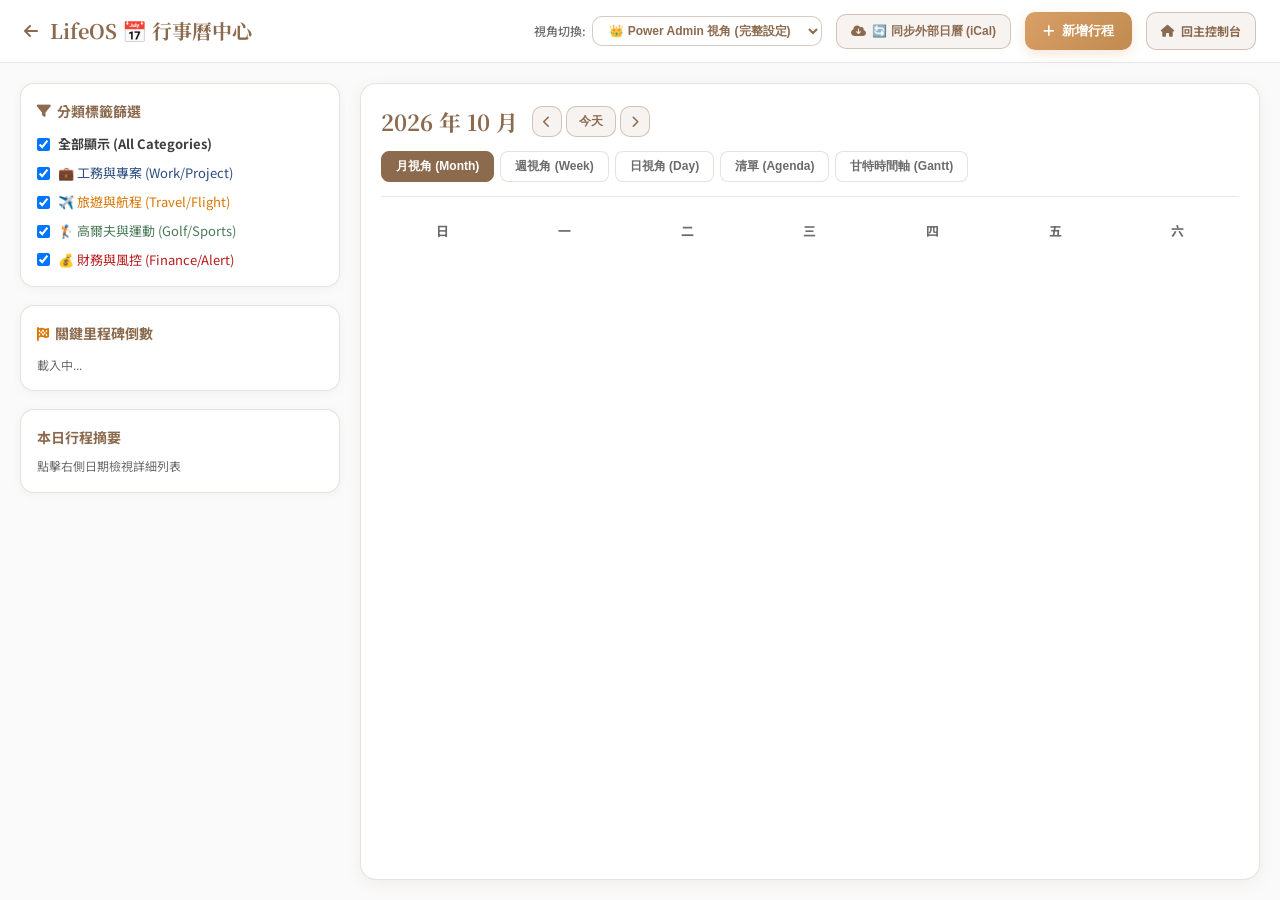
==== templates/calendar_standalone.html @ f39b0c21 "Feat: Enterprise Calendar 2.0 with multi-views, PiP float window, color tagging, perspective sync an" ====
<!DOCTYPE html>
<html lang="zh-TW">
<head>
    <meta charset="UTF-8">
    <meta name="viewport" content="width=device-width, initial-scale=1.0">
    <title>📅 LifeOS 全功能行事曆中心 (Calendar Center)</title>
    <!-- Google Fonts: Noto Serif TC, Noto Sans TC, Inter Tight -->
    <link rel="preconnect" href="https://fonts.googleapis.com">
    <link rel="preconnect" href="https://fonts.gstatic.com" crossorigin>
    <link href="https://fonts.googleapis.com/css2?family=Inter+Tight:wght@400;600;700;800&family=Noto+Sans+TC:wght@300;400;500;700&family=Noto+Serif+TC:wght@600;700;900&display=swap" rel="stylesheet">
    <link rel="stylesheet" href="https://cdnjs.cloudflare.com/ajax/libs/font-awesome/6.4.0/css/all.min.css">
    <style>
        :root {
            --bg-base: #FAFAFA;
            --bg-surface: #FFFFFF;
            --primary: #8C6A4E;
            --secondary: #A7B6A2;
            --accent: #D9A066;
            --accent-hover: #C08A50;
            --text-primary: #3E3E3E;
            --text-secondary: #6B6B6B;
            --shadow-sm: 0 2px 8px rgba(140, 106, 78, 0.06);
            --shadow-md: 0 4px 16px rgba(140, 106, 78, 0.08);

            /* 4 大核心分類色彩編碼 */
            --tag-work: #2B4C7E;
            --tag-travel: #D97706;
            --tag-golf: #4A7C59;
            --tag-finance: #B91C1C;
            --tag-general: #8C6A4E;
        }

        * { box-sizing: border-box; margin: 0; padding: 0; }
        body {
            font-family: 'Noto Sans TC', sans-serif;
            background-color: var(--bg-base);
            color: var(--text-primary);
            line-height: 1.6;
            min-height: 100vh;
            display: flex;
            flex-direction: column;
        }

        /* 視角模式切換 (Senior Family: 字體放大125%+, Print: A4適配) */
        body.view-senior {
            font-size: 18px !important;
            line-height: 1.8 !important;
        }
        body.view-senior .cal-event-pill {
            font-size: 14px !important;
            padding: 6px 8px !important;
        }
        body.view-senior .senior-hide { display: none !important; }

        @media print {
            body, body.view-print {
                background: #FFF !important;
                color: #000 !important;
            }
            .no-print { display: none !important; }
            .cal-layout { grid-template-columns: 1fr !important; }
            .cal-card { box-shadow: none !important; border: 1px solid #CCC !important; }
        }

        /* 頂部導覽列 */
        .cal-navbar {
            background: rgba(255, 255, 255, 0.85);
            backdrop-filter: blur(12px);
            border-bottom: 1px solid rgba(167, 182, 162, 0.3);
            padding: 12px 24px;
            display: flex;
            justify-content: space-between;
            align-items: center;
            position: sticky;
            top: 0;
            z-index: 100;
        }

        .cal-brand {
            display: flex;
            align-items: center;
            gap: 12px;
            font-family: 'Noto Serif TC', serif;
            font-size: 20px;
            font-weight: 700;
            color: var(--primary);
            text-decoration: none;
        }

        /* 主工作區 (左欄側欄 + 右欄畫布) */
        .cal-container {
            display: flex;
            flex: 1;
            padding: 20px;
            gap: 20px;
            max-width: 1700px;
            margin: 0 auto;
            width: 100%;
        }

        .cal-sidebar {
            width: 320px;
            flex-shrink: 0;
            display: flex;
            flex-direction: column;
            gap: 18px;
        }

        .cal-main {
            flex: 1;
            display: flex;
            flex-direction: column;
            gap: 16px;
            background: var(--bg-surface);
            border: 1px solid rgba(167, 182, 162, 0.35);
            border-radius: 16px;
            box-shadow: var(--shadow-md);
            padding: 20px;
            min-height: 780px;
        }

        .cal-card {
            background: var(--bg-surface);
            border: 1px solid rgba(167, 182, 162, 0.35);
            border-radius: 14px;
            box-shadow: var(--shadow-sm);
            padding: 16px;
        }

        /* 按鈕樣式 (琥珀金主按鈕 + 咖啡棕次按鈕) */
        .btn-cta {
            background: linear-gradient(135deg, var(--accent) 0%, var(--accent-hover) 100%);
            color: #FFFFFF;
            border: none;
            border-radius: 10px;
            padding: 10px 18px;
            font-size: 13px;
            font-weight: 700;
            cursor: pointer;
            transition: all 0.25s ease;
            display: inline-flex;
            align-items: center;
            gap: 8px;
            box-shadow: 0 4px 12px rgba(217, 160, 102, 0.25);
        }
        .btn-cta:hover { transform: translateY(-1px); box-shadow: 0 6px 16px rgba(217, 160, 102, 0.35); }

        .btn-outline {
            background: rgba(140, 106, 78, 0.08);
            color: var(--primary);
            border: 1px solid rgba(140, 106, 78, 0.35);
            border-radius: 10px;
            padding: 8px 14px;
            font-size: 12px;
            font-weight: 700;
            cursor: pointer;
            transition: all 0.2s ease;
            display: inline-flex;
            align-items: center;
            gap: 6px;
        }
        .btn-outline:hover { background: rgba(140, 106, 78, 0.15); border-color: var(--primary); }

        .btn-view-tab {
            padding: 6px 14px;
            font-size: 12px;
            font-weight: 700;
            border-radius: 8px;
            border: 1px solid rgba(140, 106, 78, 0.2);
            background: #FFF;
            color: var(--text-secondary);
            cursor: pointer;
            transition: all 0.2s ease;
        }
        .btn-view-tab.active {
            background: var(--primary);
            color: #FFF;
            border-color: var(--primary);
        }

        /* 月曆格子 */
        .month-grid {
            display: grid;
            grid-template-columns: repeat(7, 1fr);
            gap: 8px;
            flex: 1;
        }
        .cal-day-cell {
            min-height: 105px;
            background: #FAFAFA;
            border: 1px solid rgba(167, 182, 162, 0.3);
            border-radius: 10px;
            padding: 8px;
            display: flex;
            flex-direction: column;
            gap: 4px;
            cursor: pointer;
            transition: all 0.2s ease;
        }
        .cal-day-cell:hover {
            border-color: var(--accent);
            background: #FFFFFF;
            box-shadow: 0 4px 12px rgba(140, 106, 78, 0.08);
        }
        .cal-day-cell.is-today {
            background: rgba(217, 160, 102, 0.08);
            border: 1.5px solid var(--accent);
        }
        .cal-day-cell.is-selected {
            border: 1.5px solid var(--primary);
            background: rgba(140, 106, 78, 0.06);
        }

        /* 事件膠囊 (支援色彩編碼與拖曳) */
        .cal-event-pill {
            font-size: 11px;
            padding: 3px 6px;
            border-radius: 6px;
            color: #FFFFFF;
            white-space: nowrap;
            overflow: hidden;
            text-overflow: ellipsis;
            cursor: grab;
            transition: transform 0.15s ease, opacity 0.15s ease;
            display: flex;
            align-items: center;
            gap: 4px;
        }
        .cal-event-pill:active { cursor: grabbing; }
        .cal-event-pill:hover { opacity: 0.9; transform: scale(1.02); }
        .cal-event-pill.is-milestone-flag {
            border: 1.5px solid #FFD700;
            box-shadow: 0 0 6px rgba(255, 215, 0, 0.6);
        }
        .cal-event-pill.is-external {
            border: 1.5px dashed rgba(255, 255, 255, 0.8);
        }

        /* 甘特 / 時間軸視角 */
        .timeline-view {
            display: flex;
            flex-direction: column;
            gap: 10px;
            overflow-y: auto;
            max-height: 680px;
        }
        .timeline-item {
            background: #FAFAFA;
            border-left: 5px solid var(--tag-work);
            border-radius: 8px;
            padding: 12px 16px;
            display: flex;
            justify-content: space-between;
            align-items: center;
            box-shadow: var(--shadow-sm);
        }

        /* Hover 懸浮卡 (Rich Tooltip) */
        #cal-rich-tooltip {
            position: absolute;
            display: none;
            z-index: 1000;
            background: #FFFFFF;
            border: 1px solid rgba(140, 106, 78, 0.3);
            border-radius: 12px;
            box-shadow: 0 8px 24px rgba(140, 106, 78, 0.18);
            padding: 14px 18px;
            max-width: 300px;
            pointer-events: none;
            transition: opacity 0.15s ease;
        }

        /* 模態彈窗 Backdrop */
        .modal-backdrop {
            display: none;
            position: fixed;
            inset: 0;
            background: rgba(0, 0, 0, 0.45);
            backdrop-filter: blur(4px);
            z-index: 999;
            align-items: center;
            justify-content: center;
        }
        .modal-backdrop.active { display: flex; }
        .modal-content {
            background: #FFFFFF;
            border-radius: 16px;
            box-shadow: 0 10px 30px rgba(0,0,0,0.2);
            width: 95%;
            max-width: 560px;
            padding: 24px;
            max-height: 90vh;
            overflow-y: auto;
        }

        /* 響應式 */
        @media (max-width: 992px) {
            .cal-container { flex-direction: column; }
            .cal-sidebar { width: 100%; }
        }
    </style>
</head>
<body>

    <!-- 頂部導覽列 -->
    <header class="cal-navbar no-print">
        <a href="/" class="cal-brand">
            <i class="fa-solid fa-arrow-left" style="font-size: 16px;"></i>
            <span>LifeOS 📅 行事曆中心</span>
        </a>

        <!-- 視角與功能按鈕 -->
        <div style="display: flex; align-items: center; gap: 14px;">
            <div style="display: flex; align-items: center; gap: 6px;">
                <span style="font-size: 12px; color: var(--text-secondary); font-weight: 500;">視角切換:</span>
                <select id="standalone-perspective-select" onchange="changePerspective(this.value)" class="btn-outline" style="padding: 6px 12px; background: #FFF;">
                    <option value="admin">👑 Power Admin 視角 (完整設定)</option>
                    <option value="senior">👴 Senior Family 視角 (大字極簡)</option>
                    <option value="print">📄 PDF Print 視角 (列印適配)</option>
                </select>
            </div>

            <button onclick="openSyncModal()" class="btn-outline">
                <i class="fa-solid fa-cloud-arrow-down"></i> 🔄 同步外部日曆 (iCal)
            </button>
            <button onclick="openQuickAddModal()" class="btn-cta">
                <i class="fa-solid fa-plus"></i> 新增行程
            </button>
            <a href="/" class="btn-outline" style="text-decoration: none;">
                <i class="fa-solid fa-house"></i> 回主控制台
            </a>
        </div>
    </header>

    <!-- 主工作區 -->
    <main class="cal-container">
        <!-- 左側面板：迷你月曆 + 核心四大標籤篩選 + 即將到來里程碑清單 -->
        <aside class="cal-sidebar no-print">
            <!-- 篩選卡片 -->
            <div class="cal-card">
                <h4 style="font-size: 14px; font-weight: 700; color: var(--primary); margin-bottom: 12px; display: flex; align-items: center; gap: 6px;">
                    <i class="fa-solid fa-filter"></i> 分類標籤篩選
                </h4>
                <div style="display: flex; flex-direction: column; gap: 8px; font-size: 13px;">
                    <label style="display: flex; align-items: center; gap: 8px; cursor: pointer;">
                        <input type="checkbox" id="filter-all" checked onchange="toggleFilterCategory('all')">
                        <span style="font-weight: 700;">全部顯示 (All Categories)</span>
                    </label>
                    <label style="display: flex; align-items: center; gap: 8px; cursor: pointer; color: var(--tag-work);">
                        <input type="checkbox" class="cat-filter" value="work" checked onchange="onCategoryFilterChange()">
                        <span>💼 工務與專案 (Work/Project)</span>
                    </label>
                    <label style="display: flex; align-items: center; gap: 8px; cursor: pointer; color: var(--tag-travel);">
                        <input type="checkbox" class="cat-filter" value="travel" checked onchange="onCategoryFilterChange()">
                        <span>✈️ 旅遊與航程 (Travel/Flight)</span>
                    </label>
                    <label style="display: flex; align-items: center; gap: 8px; cursor: pointer; color: var(--tag-golf);">
                        <input type="checkbox" class="cat-filter" value="golf" checked onchange="onCategoryFilterChange()">
                        <span>🏌️ 高爾夫與運動 (Golf/Sports)</span>
                    </label>
                    <label style="display: flex; align-items: center; gap: 8px; cursor: pointer; color: var(--tag-finance);">
                        <input type="checkbox" class="cat-filter" value="finance" checked onchange="onCategoryFilterChange()">
                        <span>💰 財務與風控 (Finance/Alert)</span>
                    </label>
                </div>
            </div>

            <!-- 里程碑倒數看板 -->
            <div class="cal-card">
                <h4 style="font-size: 14px; font-weight: 700; color: var(--primary); margin-bottom: 10px; display: flex; align-items: center; gap: 6px;">
                    <i class="fa-solid fa-flag-checkered" style="color: #D97706;"></i> 關鍵里程碑倒數
                </h4>
                <div id="sidebar-milestones-list" style="display: flex; flex-direction: column; gap: 8px;">
                    <div style="font-size: 12px; color: var(--text-secondary);">載入中...</div>
                </div>
            </div>

            <!-- 本日摘要卡片 -->
            <div class="cal-card">
                <h4 id="sidebar-selected-date-title" style="font-size: 14px; font-weight: 700; color: var(--primary); margin-bottom: 8px;">
                    本日行程摘要
                </h4>
                <div id="sidebar-day-agenda" style="display: flex; flex-direction: column; gap: 6px; font-size: 12px;">
                    <div style="color: var(--text-secondary);">點擊右側日期檢視詳細列表</div>
                </div>
            </div>
        </aside>

        <!-- 右側畫布：時間控制 + 5大視角切換 + 主月曆 / 週視角 / 甘特圖 -->
        <section class="cal-main">
            <!-- 視角與時間導航條 -->
            <div style="display: flex; justify-content: space-between; align-items: center; flex-wrap: wrap; gap: 12px; border-bottom: 1px solid rgba(167, 182, 162, 0.3); padding-bottom: 14px;">
                <div style="display: flex; align-items: center; gap: 14px;">
                    <h2 id="cal-month-title" style="font-size: 22px; font-family: 'Noto Serif TC', serif; color: var(--primary); font-weight: 700; margin: 0;">
                        2026 年 10 月
                    </h2>
                    <div style="display: flex; gap: 4px;">
                        <button onclick="navigateMonth(-1)" class="btn-outline" style="padding: 6px 10px;"><i class="fa-solid fa-chevron-left"></i></button>
                        <button onclick="goToToday()" class="btn-outline" style="padding: 6px 12px;">今天</button>
                        <button onclick="navigateMonth(1)" class="btn-outline" style="padding: 6px 10px;"><i class="fa-solid fa-chevron-right"></i></button>
                    </div>
                </div>

                <!-- 5大維度視角切換按鈕 -->
                <div style="display: flex; gap: 6px;">
                    <button class="btn-view-tab active" data-view="month" onclick="switchCalendarView('month')">月視角 (Month)</button>
                    <button class="btn-view-tab" data-view="week" onclick="switchCalendarView('week')">週視角 (Week)</button>
                    <button class="btn-view-tab" data-view="day" onclick="switchCalendarView('day')">日視角 (Day)</button>
                    <button class="btn-view-tab" data-view="agenda" onclick="switchCalendarView('agenda')">清單 (Agenda)</button>
                    <button class="btn-view-tab" data-view="timeline" onclick="switchCalendarView('timeline')">甘特時間軸 (Gantt)</button>
                </div>
            </div>

            <!-- 畫布容器 -->
            <div id="cal-view-canvas" style="flex: 1; display: flex; flex-direction: column;">
                <!-- 週標題 (月視角) -->
                <div id="cal-weekdays-header" style="display: grid; grid-template-columns: repeat(7, 1fr); text-align: center; font-size: 13px; font-weight: 700; color: var(--text-secondary); padding: 8px 0;">
                    <div>日</div><div>一</div><div>二</div><div>三</div><div>四</div><div>五</div><div>六</div>
                </div>
                <!-- 網格容器 -->
                <div id="cal-grid-body" class="month-grid">
                    <!-- 動態由 JS 渲染 -->
                </div>
            </div>
        </section>
    </main>

    <!-- Hover 懸浮卡 (Rich Tooltip) -->
    <div id="cal-rich-tooltip"></div>

    <!-- 快速新增 / 編輯模態視窗 -->
    <div id="modal-quick-add" class="modal-backdrop" onclick="closeQuickAddModal()">
        <div class="modal-content" onclick="event.stopPropagation()">
            <div style="display: flex; justify-content: space-between; align-items: center; border-bottom: 1px solid rgba(167, 182, 162, 0.3); padding-bottom: 12px; margin-bottom: 16px;">
                <h3 id="modal-event-title-display" style="font-size: 18px; color: var(--primary); font-family: 'Noto Serif TC', serif; font-weight: 700;">
                    <i class="fa-solid fa-calendar-plus" style="color: var(--accent);"></i> 新增行事曆事件
                </h3>
                <button onclick="closeQuickAddModal()" class="btn-outline" style="padding: 4px 10px;">✕</button>
            </div>

            <form id="form-quick-event" onsubmit="handleEventFormSubmit(event)" style="display: flex; flex-direction: column; gap: 14px;">
                <input type="hidden" id="fe-id" value="">

                <div>
                    <label style="font-size: 12px; font-weight: 700; color: var(--text-primary); display: block; margin-bottom: 4px;">事件主題 / 標題 *</label>
                    <input type="text" id="fe-title" required placeholder="例：TAK Site Walk 或 飛往東京羽田" class="input-modern" style="width: 100%; padding: 8px 12px; border: 1px solid rgba(140, 106, 78, 0.3); border-radius: 8px; font-size: 13px;">
                </div>

                <div style="display: grid; grid-template-columns: 1fr 1fr; gap: 12px;">
                    <div>
                        <label style="font-size: 12px; font-weight: 700; color: var(--text-primary); display: block; margin-bottom: 4px;">分類標籤 *</label>
                        <select id="fe-category" onchange="onCategorySelectChange(this.value)" style="width: 100%; padding: 8px 10px; border: 1px solid rgba(140, 106, 78, 0.3); border-radius: 8px; font-size: 13px;">
                            <option value="work">💼 工務與專案 (Work)</option>
                            <option value="travel">✈️ 旅遊與航程 (Travel)</option>
                            <option value="golf">🏌️ 高爾夫與運動 (Golf)</option>
                            <option value="finance">💰 財務與風控 (Finance)</option>
                            <option value="general">☕ 一般備忘 (General)</option>
                        </select>
                    </div>
                    <div>
                        <label style="font-size: 12px; font-weight: 700; color: var(--text-primary); display: block; margin-bottom: 4px;">專案工地 / 類別名稱</label>
                        <input type="text" id="fe-site-name" value="Micron F10E" list="standalone-site-datalist" style="width: 100%; padding: 8px 12px; border: 1px solid rgba(140, 106, 78, 0.3); border-radius: 8px; font-size: 13px;">
                        <datalist id="standalone-site-datalist">
                            <option value="Micron F10E">
                            <option value="A案大樓新建工程">
                            <option value="B案廠房擴建工程">
                            <option value="C案捷運聯開工程">
                            <option value="自駕旅行與巡訪">
                        </datalist>
                    </div>
                </div>

                <div style="display: grid; grid-template-columns: 1fr 1fr; gap: 12px;">
                    <div>
                        <label style="font-size: 12px; font-weight: 700; color: var(--text-primary); display: block; margin-bottom: 4px;">開始日期 *</label>
                        <input type="date" id="fe-start-date" required style="width: 100%; padding: 8px 12px; border: 1px solid rgba(140, 106, 78, 0.3); border-radius: 8px; font-size: 13px;">
                    </div>
                    <div>
                        <label style="font-size: 12px; font-weight: 700; color: var(--text-primary); display: block; margin-bottom: 4px;">開始時間</label>
                        <input type="time" id="fe-start-time" value="09:00" style="width: 100%; padding: 8px 12px; border: 1px solid rgba(140, 106, 78, 0.3); border-radius: 8px; font-size: 13px;">
                    </div>
                </div>

                <div style="display: grid; grid-template-columns: 1fr 1fr; gap: 12px;">
                    <div>
                        <label style="font-size: 12px; font-weight: 700; color: var(--text-primary); display: block; margin-bottom: 4px;">結束日期 (跨日)</label>
                        <input type="date" id="fe-end-date" style="width: 100%; padding: 8px 12px; border: 1px solid rgba(140, 106, 78, 0.3); border-radius: 8px; font-size: 13px;">
                    </div>
                    <div>
                        <label style="font-size: 12px; font-weight: 700; color: var(--text-primary); display: block; margin-bottom: 4px;">結束時間</label>
                        <input type="time" id="fe-end-time" value="10:00" style="width: 100%; padding: 8px 12px; border: 1px solid rgba(140, 106, 78, 0.3); border-radius: 8px; font-size: 13px;">
                    </div>
                </div>

                <div style="display: flex; gap: 16px; background: rgba(140, 106, 78, 0.05); padding: 10px 14px; border-radius: 8px; align-items: center;">
                    <label style="display: flex; align-items: center; gap: 6px; font-size: 12px; font-weight: 700; cursor: pointer;">
                        <input type="checkbox" id="fe-is-milestone">
                        <span>🚩 設為關鍵里程碑 (首頁動態倒數連動)</span>
                    </label>
                    <label style="display: flex; align-items: center; gap: 6px; font-size: 12px; font-weight: 700; cursor: pointer;">
                        <input type="checkbox" id="fe-all-day">
                        <span>全天事件 (All-Day)</span>
                    </label>
                </div>

                <div>
                    <label style="font-size: 12px; font-weight: 700; color: var(--text-primary); display: block; margin-bottom: 4px;">地點 / 工務所 / 航站</label>
                    <input type="text" id="fe-location" placeholder="例：Site 或 TPE 航廈" style="width: 100%; padding: 8px 12px; border: 1px solid rgba(140, 106, 78, 0.3); border-radius: 8px; font-size: 13px;">
                </div>

                <div>
                    <label style="font-size: 12px; font-weight: 700; color: var(--text-primary); display: block; margin-bottom: 4px;">備註 / 待確認事項</label>
                    <textarea id="fe-notes" rows="2" placeholder="詳細備註、航班代號或工種交接要點..." style="width: 100%; padding: 8px 12px; border: 1px solid rgba(140, 106, 78, 0.3); border-radius: 8px; font-size: 13px;"></textarea>
                </div>

                <div style="display: flex; justify-content: flex-end; gap: 10px; margin-top: 6px;">
                    <button type="button" onclick="closeQuickAddModal()" class="btn-outline">取消</button>
                    <button type="submit" class="btn-cta">儲存事件</button>
                </div>
            </form>
        </div>
    </div>

    <!-- 外部日曆 iCal 同步彈窗 -->
    <div id="modal-sync-calendar" class="modal-backdrop" onclick="closeSyncModal()">
        <div class="modal-content" onclick="event.stopPropagation()">
            <div style="display: flex; justify-content: space-between; align-items: center; border-bottom: 1px solid rgba(167, 182, 162, 0.3); padding-bottom: 12px; margin-bottom: 16px;">
                <h3 style="font-size: 18px; color: var(--primary); font-family: 'Noto Serif TC', serif; font-weight: 700;">
                    <i class="fa-solid fa-cloud-arrow-down" style="color: var(--accent);"></i> 同步外部 Google Calendar / iCal
                </h3>
                <button onclick="closeSyncModal()" class="btn-outline" style="padding: 4px 10px;">✕</button>
            </div>

            <p style="font-size: 13px; color: var(--text-secondary); margin-bottom: 14px; line-height: 1.6;">
                請輸入 Google Calendar 公開/密鑰 iCal 網址（.ics）。系統將以虛線標籤疊加顯示外部行程，<b>絕不覆蓋或污染您現有的本地重要紀錄</b>。
            </p>

            <div style="display: flex; flex-direction: column; gap: 12px;">
                <div>
                    <label style="font-size: 12px; font-weight: 700; color: var(--text-primary); display: block; margin-bottom: 4px;">iCal 網址 (.ics)</label>
                    <input type="url" id="sync-ical-url" placeholder="https://calendar.google.com/calendar/ical/.../basic.ics" style="width: 100%; padding: 10px 12px; border: 1px solid rgba(140, 106, 78, 0.3); border-radius: 8px; font-size: 13px;">
                </div>

                <div style="display: flex; justify-content: flex-end; gap: 10px; margin-top: 8px;">
                    <button type="button" onclick="closeSyncModal()" class="btn-outline">關閉</button>
                    <button type="button" onclick="executeCalendarSync()" class="btn-cta">
                        <i class="fa-solid fa-arrows-rotate"></i> 開始解析並疊加
                    </button>
                </div>
            </div>
        </div>
    </div>

    <!-- 獨立版 Calendar 驅動邏輯腳本 -->
    <script src="/static/js/calendar_engine.js"></script>
    <script>
        document.addEventListener("DOMContentLoaded", () => {
            if (window.initStandaloneCalendar) {
                window.initStandaloneCalendar();
            }
        });
    </script>
</body>
</html>
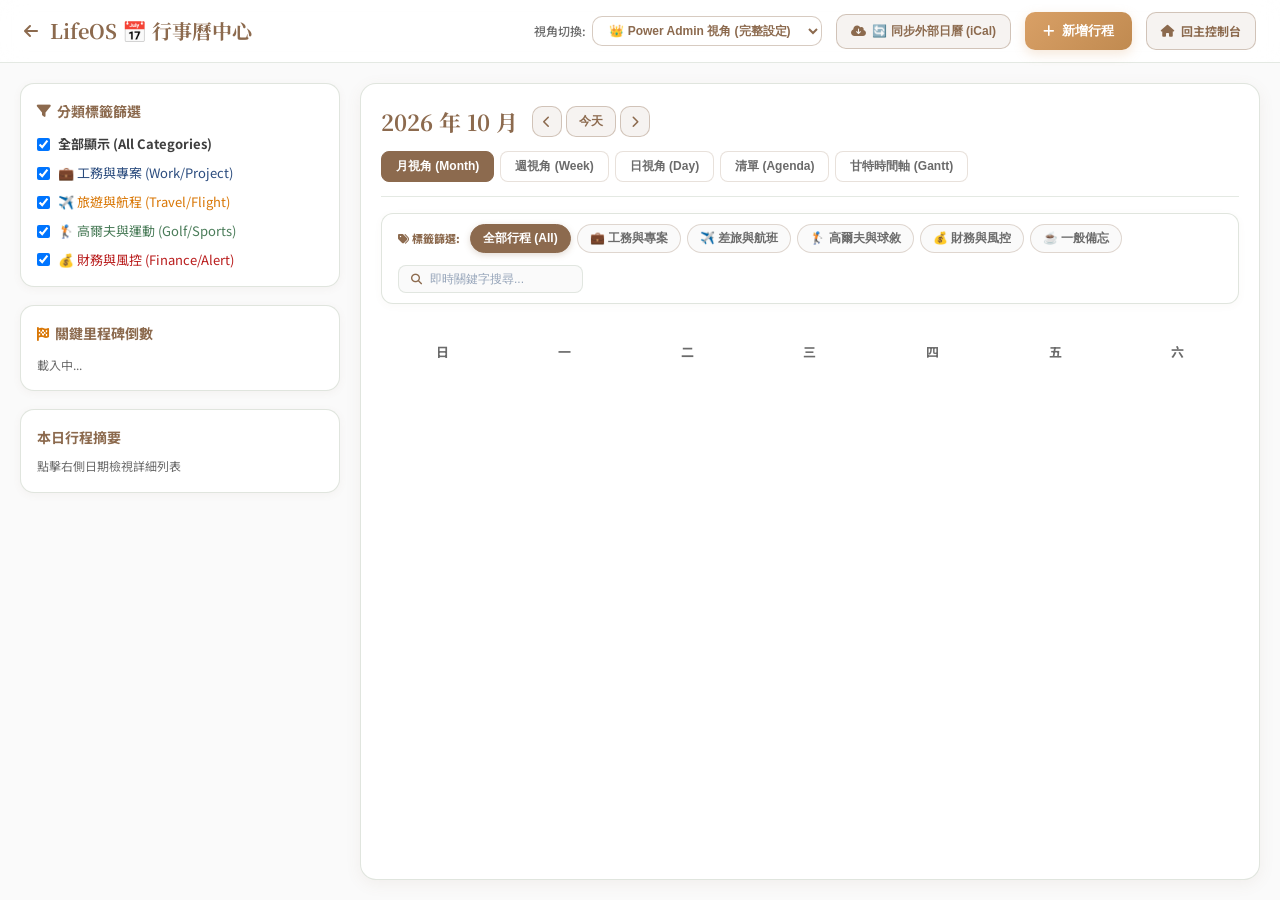
==== commit ab9adf1b: "Feat(Calendar): Deliver Phase 2 with Tag Filter Bar and Modal Lazy-loaded Context with Skeleton UI" ====
--- a/templates/calendar_standalone.html
+++ b/templates/calendar_standalone.html
@@ -28,6 +28,14 @@
             --tag-golf: #4A7C59;
             --tag-finance: #B91C1C;
             --tag-general: #8C6A4E;
+
+            /* 狀態色彩系統 (Status Color-Coding) */
+            --status-urgent-bg: #FEF2F2;
+            --status-urgent-border: #EF4444;
+            --status-urgent-text: #991B1B;
+            --status-completed-bg: rgba(244, 241, 237, 0.6);
+            --status-completed-border: #10B981;
+            --status-completed-text: #94A3B8;
         }
 
         * { box-sizing: border-box; margin: 0; padding: 0; }
@@ -211,29 +219,51 @@
             background: rgba(140, 106, 78, 0.06);
         }
 
-        /* 事件膠囊 (支援色彩編碼與拖曳) */
+        /* 事件卡片 (微浮凸陰影、圓角與 status 專屬 Color-Coding) */
         .cal-event-pill {
             font-size: 11px;
-            padding: 3px 6px;
+            padding: 4px 8px;
             border-radius: 6px;
             color: #FFFFFF;
             white-space: nowrap;
             overflow: hidden;
             text-overflow: ellipsis;
-            cursor: grab;
-            transition: transform 0.15s ease, opacity 0.15s ease;
+            cursor: pointer;
+            transition: transform 0.2s cubic-bezier(0.4, 0, 0.2, 1), box-shadow 0.2s ease, opacity 0.2s ease;
             display: flex;
             align-items: center;
-            gap: 4px;
-        }
-        .cal-event-pill:active { cursor: grabbing; }
-        .cal-event-pill:hover { opacity: 0.9; transform: scale(1.02); }
+            gap: 5px;
+            box-shadow: 0 1px 3px rgba(0,0,0,0.06);
+        }
+        .cal-event-pill:hover {
+            transform: translateY(-2px);
+            box-shadow: 0 4px 12px rgba(140, 106, 78, 0.18);
+        }
         .cal-event-pill.is-milestone-flag {
             border: 1.5px solid #FFD700;
-            box-shadow: 0 0 6px rgba(255, 215, 0, 0.6);
+            box-shadow: 0 0 8px rgba(255, 215, 0, 0.6);
         }
         .cal-event-pill.is-external {
-            border: 1.5px dashed rgba(255, 255, 255, 0.8);
+            border: 1.5px dashed rgba(255, 255, 255, 0.85);
+        }
+
+        /* Urgent 狀態：醒目紅邊界與微紅背景 */
+        .cal-event-pill.status-urgent {
+            background-color: var(--status-urgent-bg) !important;
+            border-left: 4px solid var(--status-urgent-border) !important;
+            color: var(--status-urgent-text) !important;
+            font-weight: 700;
+        }
+
+        /* Completed 狀態：刪除線、刷淡、綠色打勾 */
+        .cal-event-pill.status-completed {
+            background-color: var(--status-completed-bg) !important;
+            border-left: 4px solid var(--status-completed-border) !important;
+            color: var(--status-completed-text) !important;
+            opacity: 0.7;
+        }
+        .cal-event-pill.status-completed .event-pill-title {
+            text-decoration: line-through;
         }
 
         /* 甘特 / 時間軸視角 */
@@ -253,6 +283,11 @@
             justify-content: space-between;
             align-items: center;
             box-shadow: var(--shadow-sm);
+            transition: all 0.2s ease;
+        }
+        .timeline-item:hover {
+            transform: translateY(-2px);
+            box-shadow: var(--shadow-md);
         }
 
         /* Hover 懸浮卡 (Rich Tooltip) */
@@ -270,7 +305,7 @@
             transition: opacity 0.15s ease;
         }
 
-        /* 模態彈窗 Backdrop */
+        /* 客製化 Modal 彈窗 (Fade-in 轉場動畫) */
         .modal-backdrop {
             display: none;
             position: fixed;
@@ -280,20 +315,48 @@
             z-index: 999;
             align-items: center;
             justify-content: center;
-        }
-        .modal-backdrop.active { display: flex; }
+            opacity: 0;
+            transition: opacity 0.25s cubic-bezier(0.4, 0, 0.2, 1);
+        }
+        .modal-backdrop.active {
+            display: flex;
+            opacity: 1;
+        }
         .modal-content {
             background: #FFFFFF;
             border-radius: 16px;
-            box-shadow: 0 10px 30px rgba(0,0,0,0.2);
+            box-shadow: 0 12px 36px rgba(0,0,0,0.2);
             width: 95%;
-            max-width: 560px;
+            max-width: 520px;
             padding: 24px;
             max-height: 90vh;
             overflow-y: auto;
-        }
-
-        /* 響應式 */
+            transform: scale(0.96);
+            transition: transform 0.25s cubic-bezier(0.4, 0, 0.2, 1);
+        }
+        .modal-backdrop.active .modal-content {
+            transform: scale(1);
+        }
+
+        /* 危險操作區與防呆機制 (原地展開二次確認) */
+        .danger-zone {
+            margin-top: 20px;
+            padding-top: 16px;
+            border-top: 1px dashed rgba(220, 38, 38, 0.3);
+        }
+        .danger-confirm-box {
+            display: none;
+            background: #FEF2F2;
+            padding: 14px;
+            border-radius: 8px;
+            border: 1px solid #FCA5A5;
+            animation: fadeIn 0.2s ease forwards;
+        }
+        @keyframes fadeIn {
+            from { opacity: 0; transform: translateY(-4px); }
+            to { opacity: 1; transform: translateY(0); }
+        }
+
         @media (max-width: 992px) {
             .cal-container { flex-direction: column; }
             .cal-sidebar { width: 100%; }
@@ -334,9 +397,8 @@
 
     <!-- 主工作區 -->
     <main class="cal-container">
-        <!-- 左側面板：迷你月曆 + 核心四大標籤篩選 + 即將到來里程碑清單 -->
+        <!-- 左側面板：分類篩選 + 里程碑倒數 + 本日摘要 -->
         <aside class="cal-sidebar no-print">
-            <!-- 篩選卡片 -->
             <div class="cal-card">
                 <h4 style="font-size: 14px; font-weight: 700; color: var(--primary); margin-bottom: 12px; display: flex; align-items: center; gap: 6px;">
                     <i class="fa-solid fa-filter"></i> 分類標籤篩選
@@ -365,7 +427,6 @@
                 </div>
             </div>
 
-            <!-- 里程碑倒數看板 -->
             <div class="cal-card">
                 <h4 style="font-size: 14px; font-weight: 700; color: var(--primary); margin-bottom: 10px; display: flex; align-items: center; gap: 6px;">
                     <i class="fa-solid fa-flag-checkered" style="color: #D97706;"></i> 關鍵里程碑倒數
@@ -375,7 +436,6 @@
                 </div>
             </div>
 
-            <!-- 本日摘要卡片 -->
             <div class="cal-card">
                 <h4 id="sidebar-selected-date-title" style="font-size: 14px; font-weight: 700; color: var(--primary); margin-bottom: 8px;">
                     本日行程摘要
@@ -386,9 +446,8 @@
             </div>
         </aside>
 
-        <!-- 右側畫布：時間控制 + 5大視角切換 + 主月曆 / 週視角 / 甘特圖 -->
+        <!-- 右側畫布：時間控制 + 5大視角切換 + 畫布容器 -->
         <section class="cal-main">
-            <!-- 視角與時間導航條 -->
             <div style="display: flex; justify-content: space-between; align-items: center; flex-wrap: wrap; gap: 12px; border-bottom: 1px solid rgba(167, 182, 162, 0.3); padding-bottom: 14px;">
                 <div style="display: flex; align-items: center; gap: 14px;">
                     <h2 id="cal-month-title" style="font-size: 22px; font-family: 'Noto Serif TC', serif; color: var(--primary); font-weight: 700; margin: 0;">
@@ -413,11 +472,9 @@
 
             <!-- 畫布容器 -->
             <div id="cal-view-canvas" style="flex: 1; display: flex; flex-direction: column;">
-                <!-- 週標題 (月視角) -->
                 <div id="cal-weekdays-header" style="display: grid; grid-template-columns: repeat(7, 1fr); text-align: center; font-size: 13px; font-weight: 700; color: var(--text-secondary); padding: 8px 0;">
                     <div>日</div><div>一</div><div>二</div><div>三</div><div>四</div><div>五</div><div>六</div>
                 </div>
-                <!-- 網格容器 -->
                 <div id="cal-grid-body" class="month-grid">
                     <!-- 動態由 JS 渲染 -->
                 </div>
@@ -428,7 +485,52 @@
     <!-- Hover 懸浮卡 (Rich Tooltip) -->
     <div id="cal-rich-tooltip"></div>
 
-    <!-- 快速新增 / 編輯模態視窗 -->
+    <!-- 客製化 Modal (狀態切換 + 危險操作區原地二次確認防呆機制) -->
+    <div id="modal-event-action" class="modal-backdrop" onclick="window.CalEngine.closeActionModal()">
+        <div class="modal-content" onclick="event.stopPropagation()">
+            <div style="display: flex; justify-content: space-between; align-items: center; border-bottom: 1px solid rgba(167, 182, 162, 0.3); padding-bottom: 12px; margin-bottom: 14px;">
+                <h3 id="action-modal-title" style="margin: 0; font-size: 17px; color: var(--primary); font-family: 'Noto Serif TC', serif; font-weight: 700;">事件詳情</h3>
+                <button onclick="window.CalEngine.closeActionModal()" class="btn-outline" style="padding: 4px 10px;">✕</button>
+            </div>
+
+            <p id="action-modal-time" style="font-size: 12px; color: var(--text-secondary); margin-bottom: 16px;"></p>
+
+            <!-- 狀態無縫切換下拉選單 (Optimistic UI Update) -->
+            <div style="margin-bottom: 18px;">
+                <label style="display: block; font-size: 12px; font-weight: 700; margin-bottom: 6px;">變更進度狀態 (Optimistic Update)：</label>
+                <select id="action-modal-status-select" onchange="window.CalEngine.handleModalStatusChange(this.value)" style="width: 100%; padding: 10px 12px; border-radius: 8px; border: 1px solid rgba(140, 106, 78, 0.3); font-size: 13px;">
+                    <option value="pending">⏳ Pending (待處理 / 正常排程)</option>
+                    <option value="urgent">🚨 Urgent (緊急事件 / 紅色高亮)</option>
+                    <option value="completed">✅ Completed (已完成 / 刪除線與打勾)</option>
+                    <option value="other">📌 Other (其他備忘)</option>
+                </select>
+            </div>
+
+            <!-- 底部危險操作區 (原地展開二次確認，不彈原生視窗) -->
+            <div class="danger-zone">
+                <button id="btn-action-trigger-delete" onclick="window.CalEngine.showDeleteConfirm()" style="background: transparent; color: #DC2626; border: 1px solid #DC2626; border-radius: 6px; padding: 7px 16px; font-size: 12px; cursor: pointer; font-weight: 700;">
+                    🗑️ 刪除此事件
+                </button>
+
+                <!-- 原地替換之防呆確認區塊 -->
+                <div id="action-delete-confirm-box" class="danger-confirm-box">
+                    <div style="font-size: 13px; color: #991B1B; font-weight: 700; margin-bottom: 8px;">
+                        ⚠️ 確定要永久刪除此事件嗎？此操作無法還原。
+                    </div>
+                    <div style="display: flex; gap: 10px;">
+                        <button onclick="window.CalEngine.executeConfirmedDelete()" style="background: #DC2626; color: #FFF; border: none; padding: 7px 16px; border-radius: 6px; font-size: 12px; font-weight: 700; cursor: pointer;">
+                            確認刪除
+                        </button>
+                        <button onclick="window.CalEngine.hideDeleteConfirm()" style="background: #E5E7EB; color: #374151; border: none; padding: 7px 14px; border-radius: 6px; font-size: 12px; cursor: pointer;">
+                            取消
+                        </button>
+                    </div>
+                </div>
+            </div>
+        </div>
+    </div>
+
+    <!-- 快速新增事件 Modal -->
     <div id="modal-quick-add" class="modal-backdrop" onclick="closeQuickAddModal()">
         <div class="modal-content" onclick="event.stopPropagation()">
             <div style="display: flex; justify-content: space-between; align-items: center; border-bottom: 1px solid rgba(167, 182, 162, 0.3); padding-bottom: 12px; margin-bottom: 16px;">
@@ -449,7 +551,7 @@
                 <div style="display: grid; grid-template-columns: 1fr 1fr; gap: 12px;">
                     <div>
                         <label style="font-size: 12px; font-weight: 700; color: var(--text-primary); display: block; margin-bottom: 4px;">分類標籤 *</label>
-                        <select id="fe-category" onchange="onCategorySelectChange(this.value)" style="width: 100%; padding: 8px 10px; border: 1px solid rgba(140, 106, 78, 0.3); border-radius: 8px; font-size: 13px;">
+                        <select id="fe-category" style="width: 100%; padding: 8px 10px; border: 1px solid rgba(140, 106, 78, 0.3); border-radius: 8px; font-size: 13px;">
                             <option value="work">💼 工務與專案 (Work)</option>
                             <option value="travel">✈️ 旅遊與航程 (Travel)</option>
                             <option value="golf">🏌️ 高爾夫與運動 (Golf)</option>
@@ -459,14 +561,7 @@
                     </div>
                     <div>
                         <label style="font-size: 12px; font-weight: 700; color: var(--text-primary); display: block; margin-bottom: 4px;">專案工地 / 類別名稱</label>
-                        <input type="text" id="fe-site-name" value="Micron F10E" list="standalone-site-datalist" style="width: 100%; padding: 8px 12px; border: 1px solid rgba(140, 106, 78, 0.3); border-radius: 8px; font-size: 13px;">
-                        <datalist id="standalone-site-datalist">
-                            <option value="Micron F10E">
-                            <option value="A案大樓新建工程">
-                            <option value="B案廠房擴建工程">
-                            <option value="C案捷運聯開工程">
-                            <option value="自駕旅行與巡訪">
-                        </datalist>
+                        <input type="text" id="fe-site-name" value="Micron F10E" style="width: 100%; padding: 8px 12px; border: 1px solid rgba(140, 106, 78, 0.3); border-radius: 8px; font-size: 13px;">
                     </div>
                 </div>
 
@@ -552,6 +647,10 @@
     </div>
 
     <!-- 獨立版 Calendar 驅動邏輯腳本 -->
+    <script src="/static/js/plugins/calendar_dnd_plugin.js"></script>
+    <script src="/static/js/plugins/calendar_view_plugin.js"></script>
+    <script src="/static/js/plugins/calendar_tag_filter_plugin.js"></script>
+    <script src="/static/js/plugins/modal_context_plugin.js"></script>
     <script src="/static/js/calendar_engine.js"></script>
     <script>
         document.addEventListener("DOMContentLoaded", () => {
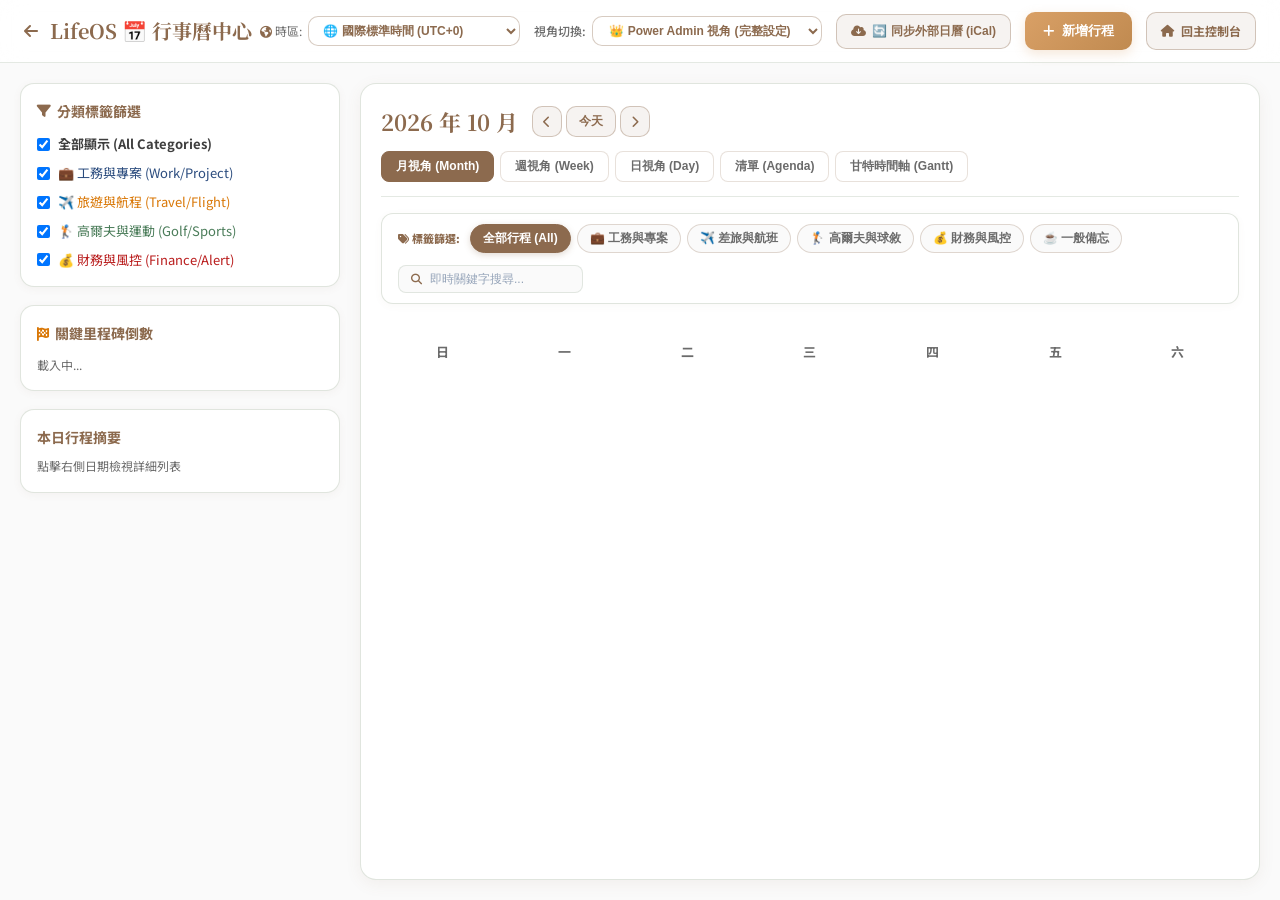
==== commit 655cf00b: "Feat(Calendar): Deliver Phase 3 with Multi-Timezone Engine and Non-blocking Conflict Detector" ====
--- a/templates/calendar_standalone.html
+++ b/templates/calendar_standalone.html
@@ -651,6 +651,8 @@
     <script src="/static/js/plugins/calendar_view_plugin.js"></script>
     <script src="/static/js/plugins/calendar_tag_filter_plugin.js"></script>
     <script src="/static/js/plugins/modal_context_plugin.js"></script>
+    <script src="/static/js/plugins/timezone_engine_plugin.js"></script>
+    <script src="/static/js/plugins/conflict_detector_plugin.js"></script>
     <script src="/static/js/calendar_engine.js"></script>
     <script>
         document.addEventListener("DOMContentLoaded", () => {
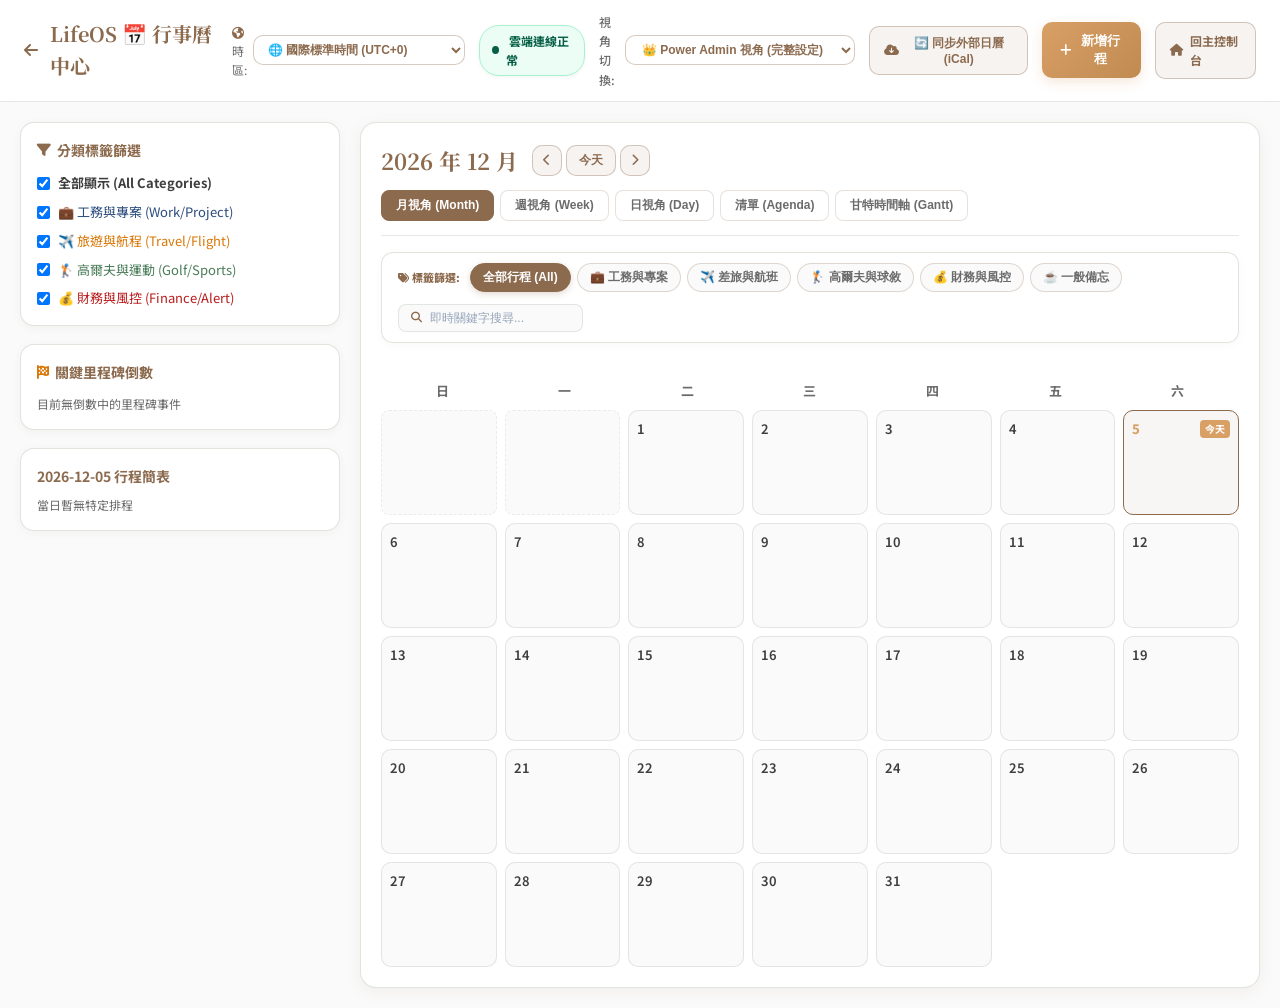
==== commit 55ea0eed: "feat: Add offline-first autonomous capability to Calendar with Service Worker and Local-First sync q" ====
--- a/templates/calendar_standalone.html
+++ b/templates/calendar_standalone.html
@@ -9,6 +9,11 @@
     <link rel="preconnect" href="https://fonts.gstatic.com" crossorigin>
     <link href="https://fonts.googleapis.com/css2?family=Inter+Tight:wght@400;600;700;800&family=Noto+Sans+TC:wght@300;400;500;700&family=Noto+Serif+TC:wght@600;700;900&display=swap" rel="stylesheet">
     <link rel="stylesheet" href="https://cdnjs.cloudflare.com/ajax/libs/font-awesome/6.4.0/css/all.min.css">
+    <!-- PWA & Offline Support -->
+    <link rel="manifest" href="/manifest.json">
+    <meta name="theme-color" content="#8C6A4E">
+    <meta name="apple-mobile-web-app-capable" content="yes">
+    <meta name="apple-mobile-web-app-status-bar-style" content="default">
     <style>
         :root {
             --bg-base: #FAFAFA;
@@ -36,6 +41,63 @@
             --status-completed-bg: rgba(244, 241, 237, 0.6);
             --status-completed-border: #10B981;
             --status-completed-text: #94A3B8;
+        }
+
+
+        /* 離線自主運作與連線狀態標籤 */
+        .net-status-badge {
+            display: inline-flex;
+            align-items: center;
+            gap: 7px;
+            padding: 5px 12px;
+            border-radius: 20px;
+            font-size: 12px;
+            font-weight: 700;
+            cursor: pointer;
+            transition: all 0.25s ease;
+            user-select: none;
+            box-shadow: 0 1px 4px rgba(0,0,0,0.05);
+        }
+        .net-status-badge.online {
+            background: #ECFDF5;
+            color: #065F46;
+            border: 1px solid #A7F3D0;
+        }
+        .net-status-badge.offline {
+            background: #FFFBEB;
+            color: #B45309;
+            border: 1px solid #FDE68A;
+            animation: pulseOfflineWarning 2s infinite ease-in-out;
+        }
+        .net-status-badge.pending {
+            background: #EFF6FF;
+            color: #1E40AF;
+            border: 1px solid #BFDBFE;
+        }
+        .net-status-badge.syncing {
+            background: #F3E8FF;
+            color: #6B21A8;
+            border: 1px solid #E9D5FF;
+        }
+        .status-indicator-dot {
+            width: 8px;
+            height: 8px;
+            border-radius: 50%;
+            background-color: currentColor;
+            display: inline-block;
+        }
+        .pending-count-pill {
+            background: #EF4444;
+            color: #FFF;
+            font-size: 10px;
+            font-weight: 800;
+            padding: 1px 6px;
+            border-radius: 10px;
+            margin-left: 2px;
+        }
+        @keyframes pulseOfflineWarning {
+            0%, 100% { opacity: 1; transform: scale(1); }
+            50% { opacity: 0.85; transform: scale(0.97); }
         }
 
         * { box-sizing: border-box; margin: 0; padding: 0; }
@@ -374,6 +436,12 @@
 
         <!-- 視角與功能按鈕 -->
         <div style="display: flex; align-items: center; gap: 14px;">
+            <!-- 離線自主運作 / 雲端連線狀態徽章 -->
+            <div id="cal-network-status-badge" class="net-status-badge online" onclick="window.CalendarOfflineEngine && window.CalendarOfflineEngine.manualSync()" title="點擊檢查狀態或手動同步">
+                <span class="status-indicator-dot"></span>
+                <span id="cal-network-status-text"><i class="fa-solid fa-cloud-check"></i> 雲端連線正常</span>
+                <span id="cal-offline-pending-badge" style="display:none;" class="pending-count-pill">0</span>
+            </div>
             <div style="display: flex; align-items: center; gap: 6px;">
                 <span style="font-size: 12px; color: var(--text-secondary); font-weight: 500;">視角切換:</span>
                 <select id="standalone-perspective-select" onchange="changePerspective(this.value)" class="btn-outline" style="padding: 6px 12px; background: #FFF;">
@@ -646,7 +714,8 @@
         </div>
     </div>
 
-    <!-- 獨立版 Calendar 驅動邏輯腳本 -->
+    <!-- 獨立版 Calendar 驅動邏輯腳本 (離線自主核心優先加載) -->
+    <script src="/static/js/plugins/calendar_offline_engine.js"></script>
     <script src="/static/js/plugins/calendar_dnd_plugin.js"></script>
     <script src="/static/js/plugins/calendar_view_plugin.js"></script>
     <script src="/static/js/plugins/calendar_tag_filter_plugin.js"></script>
